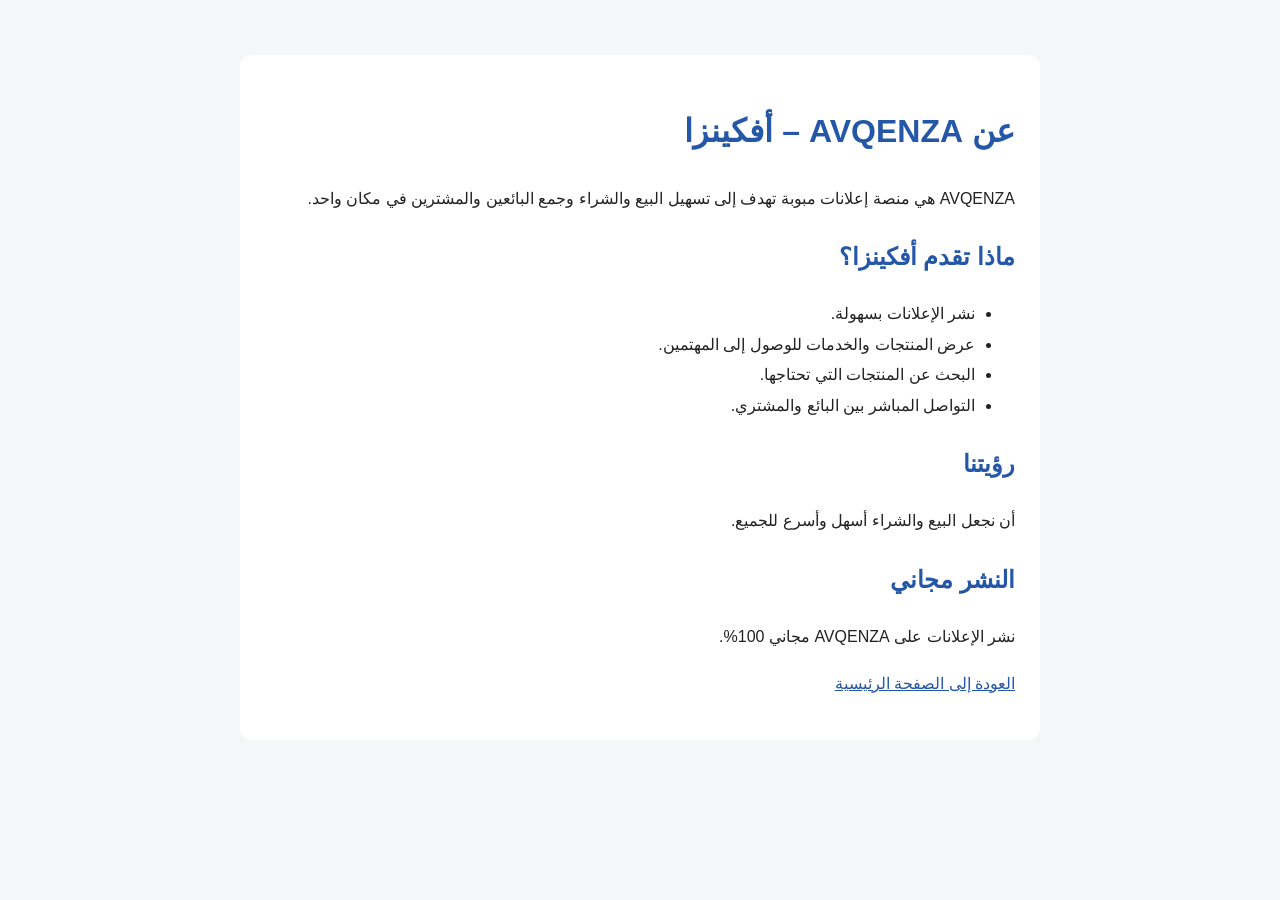
==== about.html @ d047d979 "Create about.html" ====
<!DOCTYPE html>
<html lang="ar" dir="rtl">
<head>
  <meta charset="UTF-8">
  <meta name="viewport" content="width=device-width, initial-scale=1.0">
  <title>عن AVQENZA - أفكينزا</title>
  <style>
    body {
      font-family: Arial, sans-serif;
      background: #f5f6fa;
      margin: 0;
      padding: 20px;
      color: #222;
      line-height: 1.9;
    }
    .container {
      max-width: 750px;
      margin: 35px auto;
      background: white;
      padding: 25px;
      border-radius: 12px;
    }
    h1, h2 { color: #2457a7; }
    a { color: #2457a7; }
  </style>
</head>
<body>
  <div class="container">
    <h1>عن AVQENZA – أفكينزا</h1>

    <p>
      AVQENZA هي منصة إعلانات مبوبة تهدف إلى تسهيل البيع والشراء
      وجمع البائعين والمشترين في مكان واحد.
    </p>

    <h2>ماذا تقدم أفكينزا؟</h2>
    <ul>
      <li>نشر الإعلانات بسهولة.</li>
      <li>عرض المنتجات والخدمات للوصول إلى المهتمين.</li>
      <li>البحث عن المنتجات التي تحتاجها.</li>
      <li>التواصل المباشر بين البائع والمشتري.</li>
    </ul>

    <h2>رؤيتنا</h2>
    <p>
      أن نجعل البيع والشراء أسهل وأسرع للجميع.
    </p>

    <h2>النشر مجاني</h2>
    <p>نشر الإعلانات على AVQENZA مجاني 100%.</p>

    <p>
      <a href="index.html">العودة إلى الصفحة الرئيسية</a>
    </p>
  </div>
</body>
</html>
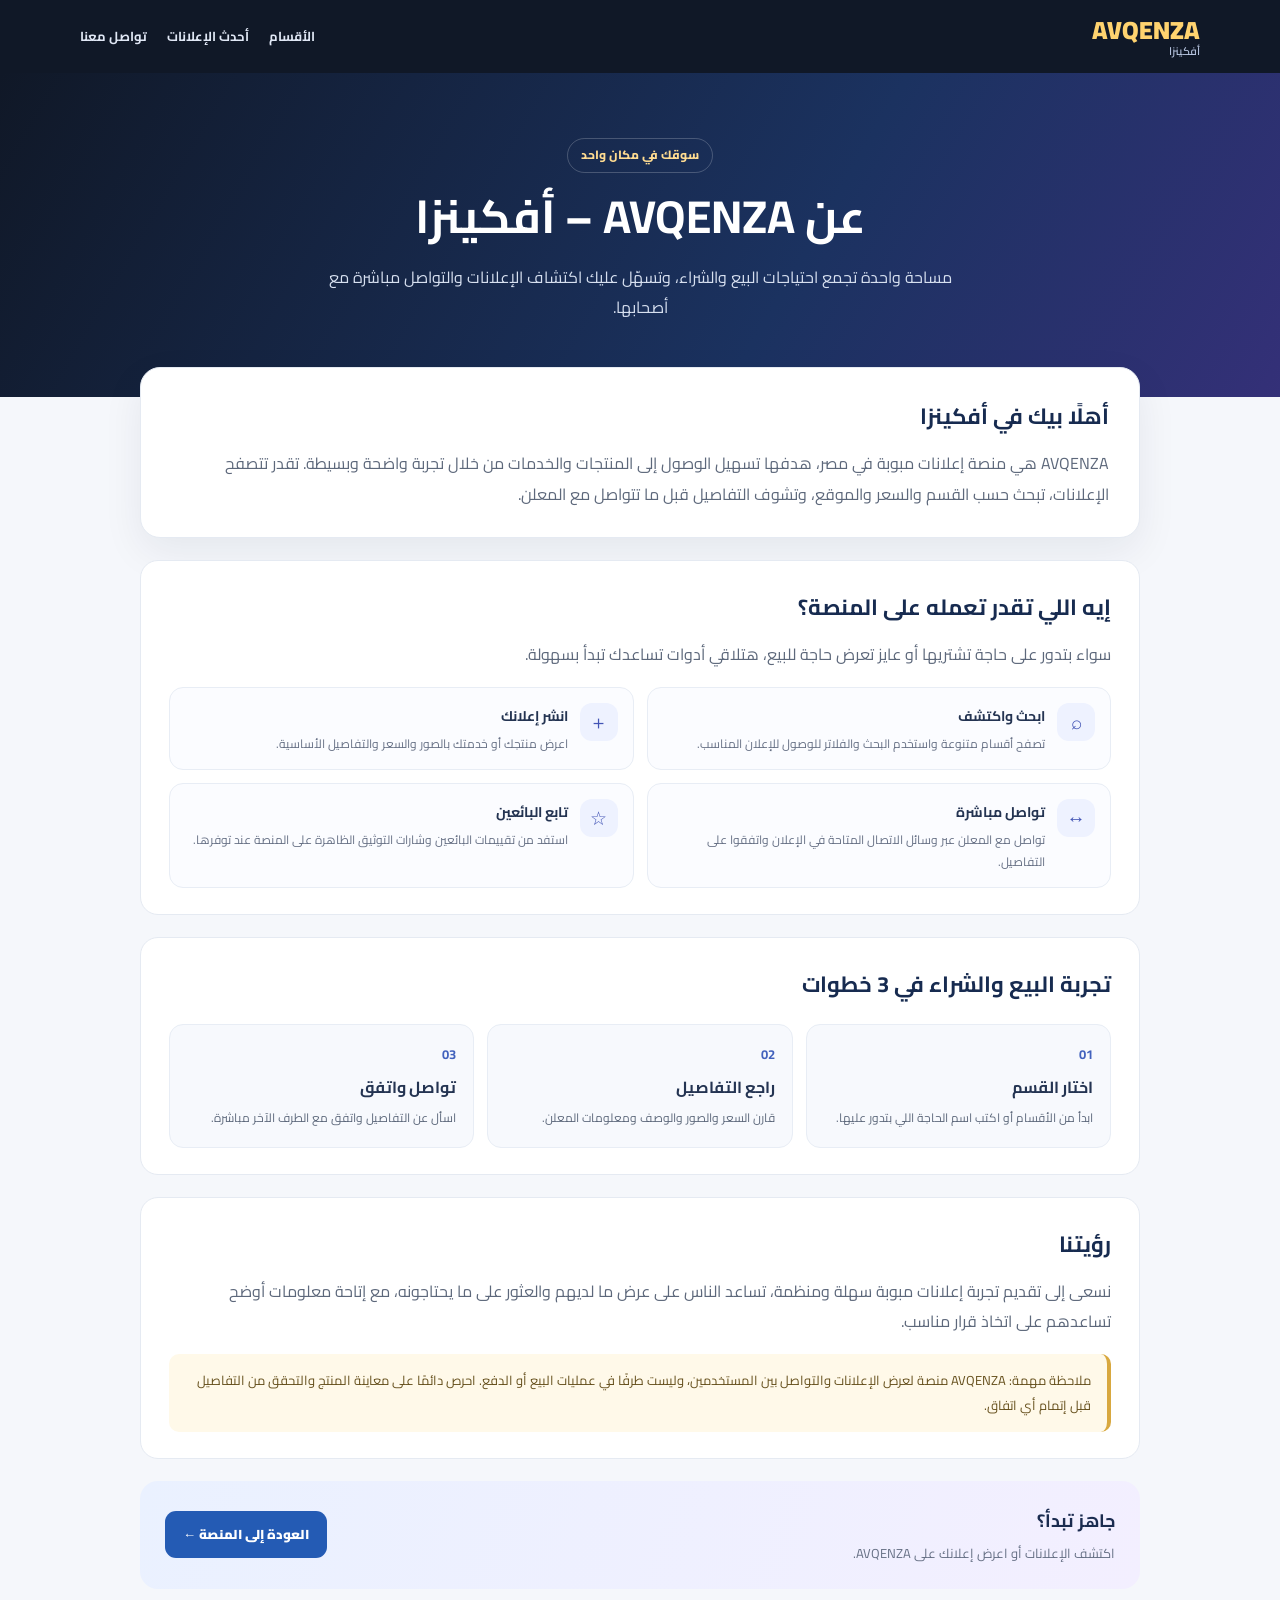
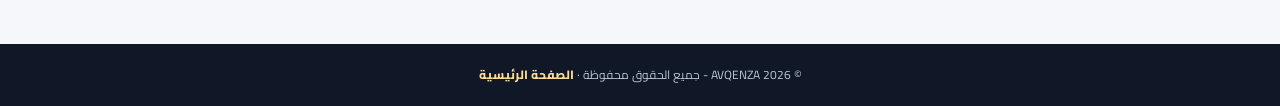
==== commit 5c6b37c4: "Redesign About AVQENZA page" ====
--- a/about.html
+++ b/about.html
@@ -1,57 +1,116 @@
-<!DOCTYPE html>
+<!doctype html>
 <html lang="ar" dir="rtl">
 <head>
-  <meta charset="UTF-8">
-  <meta name="viewport" content="width=device-width, initial-scale=1.0">
-  <title>عن AVQENZA - أفكينزا</title>
+  <meta charset="utf-8">
+  <meta name="viewport" content="width=device-width, initial-scale=1">
+  <meta name="description" content="تعرف على AVQENZA أفكينزا، منصة الإعلانات المبوبة في مصر للبيع والشراء والتواصل المباشر بين البائع والمشتري.">
+  <meta name="theme-color" content="#101827">
+  <title>عن AVQENZA | أفكينزا</title>
+  <link rel="preconnect" href="https://fonts.googleapis.com">
+  <link rel="preconnect" href="https://fonts.gstatic.com" crossorigin>
+  <link href="https://fonts.googleapis.com/css2?family=Cairo:wght@400;500;600;700;800;900&display=swap" rel="stylesheet">
   <style>
-    body {
-      font-family: Arial, sans-serif;
-      background: #f5f6fa;
-      margin: 0;
-      padding: 20px;
-      color: #222;
-      line-height: 1.9;
+    :root{font-family:"Cairo",sans-serif;color:#172033;background:#f5f7fb;font-synthesis:none}
+    *{box-sizing:border-box}
+    body{margin:0;line-height:1.9}
+    a{color:inherit;text-decoration:none}
+    .topbar{display:flex;align-items:center;justify-content:space-between;gap:18px;padding:15px max(5%,calc((100% - 1120px)/2));background:#101827;color:#fff}
+    .brand{display:flex;flex-direction:column;color:#ffd36f;font-size:25px;font-weight:900;line-height:1.2}
+    .brand span{color:#b9c7e2;font-size:11px;font-weight:600}
+    .topLinks{display:flex;align-items:center;gap:20px;color:#e0e7f5;font-size:13px;font-weight:700}
+    .topLinks a:hover,.backLink:hover{color:#ffd36f}
+    .hero{padding:65px 20px 75px;background:linear-gradient(120deg,#101827,#1b3260 62%,#343078);color:#fff;text-align:center}
+    .eyebrow{display:inline-block;margin:0 0 10px;padding:5px 13px;border:1px solid #ffffff35;border-radius:30px;color:#ffdc91;font-size:12px;font-weight:800}
+    h1{margin:0;font-size:clamp(30px,5vw,46px);line-height:1.45}
+    .hero p:last-child{max-width:680px;margin:12px auto 0;color:#d7e0f0;font-size:16px}
+    main{width:min(100% - 36px,1000px);margin:-30px auto 55px;position:relative}
+    .intro{padding:28px 30px;border:1px solid #e5eaf2;border-radius:20px;background:#fff;box-shadow:0 14px 40px #14213d12}
+    .intro h2,.section h2{margin:0 0 10px;color:#172b50;font-size:22px}
+    .intro p,.section p{margin:0;color:#5d687b}
+    .section{margin-top:22px;padding:26px 28px;border:1px solid #e5eaf2;border-radius:18px;background:#fff}
+    .featureGrid{display:grid;grid-template-columns:repeat(2,minmax(0,1fr));gap:13px;margin-top:18px}
+    .feature{display:flex;align-items:flex-start;gap:12px;padding:15px;border:1px solid #e8edf5;border-radius:14px;background:#fbfcff}
+    .featureIcon{display:grid;place-items:center;flex:0 0 38px;width:38px;height:38px;border-radius:12px;background:#eef2ff;color:#4254b5;font-size:19px;font-weight:900}
+    .feature strong{display:block;color:#243452;font-size:14px}
+    .feature small{display:block;margin-top:3px;color:#667085;font-size:12px;line-height:1.8}
+    .steps{display:grid;grid-template-columns:repeat(3,minmax(0,1fr));gap:13px;margin-top:18px}
+    .step{padding:17px;border-radius:14px;background:#f7f9fd;border:1px solid #e8edf5}
+    .step b{display:block;color:#4262bd;font-size:13px}
+    .step strong{display:block;margin:5px 0;color:#243452}
+    .step p{font-size:12px}
+    .note{margin-top:18px;padding:14px 16px;border-right:4px solid #d8a83f;border-radius:10px;background:#fff9e9;color:#66501d;font-size:13px}
+    .cta{display:flex;align-items:center;justify-content:space-between;gap:18px;margin-top:22px;padding:23px 25px;border-radius:18px;background:linear-gradient(110deg,#eaf1ff,#f3efff)}
+    .cta strong{display:block;color:#1b2c50;font-size:18px}
+    .cta p{margin:3px 0 0;color:#667085;font-size:13px}
+    .cta a{flex:0 0 auto;padding:11px 18px;border-radius:11px;background:#245bb4;color:#fff;font-size:13px;font-weight:900}
+    footer{padding:20px;text-align:center;background:#101827;color:#b9c5d9;font-size:12px}
+    .backLink{color:#ffdc91;font-weight:800}
+    @media(max-width:650px){
+      .topbar{padding:13px 18px}.topLinks{gap:12px;font-size:11px}
+      .hero{padding:48px 18px 62px}.hero p:last-child{font-size:14px}
+      main{width:calc(100% - 24px);margin-top:-24px}
+      .intro,.section{padding:21px 17px;border-radius:15px}
+      .featureGrid,.steps{grid-template-columns:1fr}
+      .cta{align-items:stretch;flex-direction:column;padding:20px}
+      .cta a{text-align:center}
     }
-    .container {
-      max-width: 750px;
-      margin: 35px auto;
-      background: white;
-      padding: 25px;
-      border-radius: 12px;
-    }
-    h1, h2 { color: #2457a7; }
-    a { color: #2457a7; }
+    @media(prefers-reduced-motion:reduce){*{scroll-behavior:auto!important;transition:none!important}}
   </style>
 </head>
 <body>
-  <div class="container">
+  <header class="topbar">
+    <a class="brand" href="index.html">AVQENZA<span>أفكينزا</span></a>
+    <nav class="topLinks" aria-label="التنقل الرئيسي">
+      <a href="index.html#categories">الأقسام</a>
+      <a href="index.html#listings">أحدث الإعلانات</a>
+      <a href="contact.html">تواصل معنا</a>
+    </nav>
+  </header>
+
+  <section class="hero">
+    <p class="eyebrow">سوقك في مكان واحد</p>
     <h1>عن AVQENZA – أفكينزا</h1>
+    <p>مساحة واحدة تجمع احتياجات البيع والشراء، وتسهّل عليك اكتشاف الإعلانات والتواصل مباشرة مع أصحابها.</p>
+  </section>
 
-    <p>
-      AVQENZA هي منصة إعلانات مبوبة تهدف إلى تسهيل البيع والشراء
-      وجمع البائعين والمشترين في مكان واحد.
-    </p>
+  <main>
+    <section class="intro">
+      <h2>أهلًا بيك في أفكينزا</h2>
+      <p>AVQENZA هي منصة إعلانات مبوبة في مصر، هدفها تسهيل الوصول إلى المنتجات والخدمات من خلال تجربة واضحة وبسيطة. تقدر تتصفح الإعلانات، تبحث حسب القسم والسعر والموقع، وتشوف التفاصيل قبل ما تتواصل مع المعلن.</p>
+    </section>
 
-    <h2>ماذا تقدم أفكينزا؟</h2>
-    <ul>
-      <li>نشر الإعلانات بسهولة.</li>
-      <li>عرض المنتجات والخدمات للوصول إلى المهتمين.</li>
-      <li>البحث عن المنتجات التي تحتاجها.</li>
-      <li>التواصل المباشر بين البائع والمشتري.</li>
-    </ul>
+    <section class="section">
+      <h2>إيه اللي تقدر تعمله على المنصة؟</h2>
+      <p>سواء بتدور على حاجة تشتريها أو عايز تعرض حاجة للبيع، هتلاقي أدوات تساعدك تبدأ بسهولة.</p>
+      <div class="featureGrid">
+        <article class="feature"><span class="featureIcon" aria-hidden="true">⌕</span><div><strong>ابحث واكتشف</strong><small>تصفح أقسام متنوعة واستخدم البحث والفلاتر للوصول للإعلان المناسب.</small></div></article>
+        <article class="feature"><span class="featureIcon" aria-hidden="true">＋</span><div><strong>انشر إعلانك</strong><small>اعرض منتجك أو خدمتك بالصور والسعر والتفاصيل الأساسية.</small></div></article>
+        <article class="feature"><span class="featureIcon" aria-hidden="true">↔</span><div><strong>تواصل مباشرة</strong><small>تواصل مع المعلن عبر وسائل الاتصال المتاحة في الإعلان واتفقوا على التفاصيل.</small></div></article>
+        <article class="feature"><span class="featureIcon" aria-hidden="true">☆</span><div><strong>تابع البائعين</strong><small>استفد من تقييمات البائعين وشارات التوثيق الظاهرة على المنصة عند توفرها.</small></div></article>
+      </div>
+    </section>
 
-    <h2>رؤيتنا</h2>
-    <p>
-      أن نجعل البيع والشراء أسهل وأسرع للجميع.
-    </p>
+    <section class="section">
+      <h2>تجربة البيع والشراء في 3 خطوات</h2>
+      <div class="steps">
+        <article class="step"><b>01</b><strong>اختار القسم</strong><p>ابدأ من الأقسام أو اكتب اسم الحاجة اللي بتدور عليها.</p></article>
+        <article class="step"><b>02</b><strong>راجع التفاصيل</strong><p>قارن السعر والصور والوصف ومعلومات المعلن.</p></article>
+        <article class="step"><b>03</b><strong>تواصل واتفق</strong><p>اسأل عن التفاصيل واتفق مع الطرف الآخر مباشرة.</p></article>
+      </div>
+    </section>
 
-    <h2>النشر مجاني</h2>
-    <p>نشر الإعلانات على AVQENZA مجاني 100%.</p>
+    <section class="section">
+      <h2>رؤيتنا</h2>
+      <p>نسعى إلى تقديم تجربة إعلانات مبوبة سهلة ومنظمة، تساعد الناس على عرض ما لديهم والعثور على ما يحتاجونه، مع إتاحة معلومات أوضح تساعدهم على اتخاذ قرار مناسب.</p>
+      <div class="note">ملاحظة مهمة: AVQENZA منصة لعرض الإعلانات والتواصل بين المستخدمين، وليست طرفًا في عمليات البيع أو الدفع. احرص دائمًا على معاينة المنتج والتحقق من التفاصيل قبل إتمام أي اتفاق.</div>
+    </section>
 
-    <p>
-      <a href="index.html">العودة إلى الصفحة الرئيسية</a>
-    </p>
-  </div>
+    <section class="cta">
+      <div><strong>جاهز تبدأ؟</strong><p>اكتشف الإعلانات أو اعرض إعلانك على AVQENZA.</p></div>
+      <a href="index.html">العودة إلى المنصة ←</a>
+    </section>
+  </main>
+
+  <footer>© 2026 AVQENZA - جميع الحقوق محفوظة · <a class="backLink" href="index.html">الصفحة الرئيسية</a></footer>
 </body>
-</html>
+</html>
